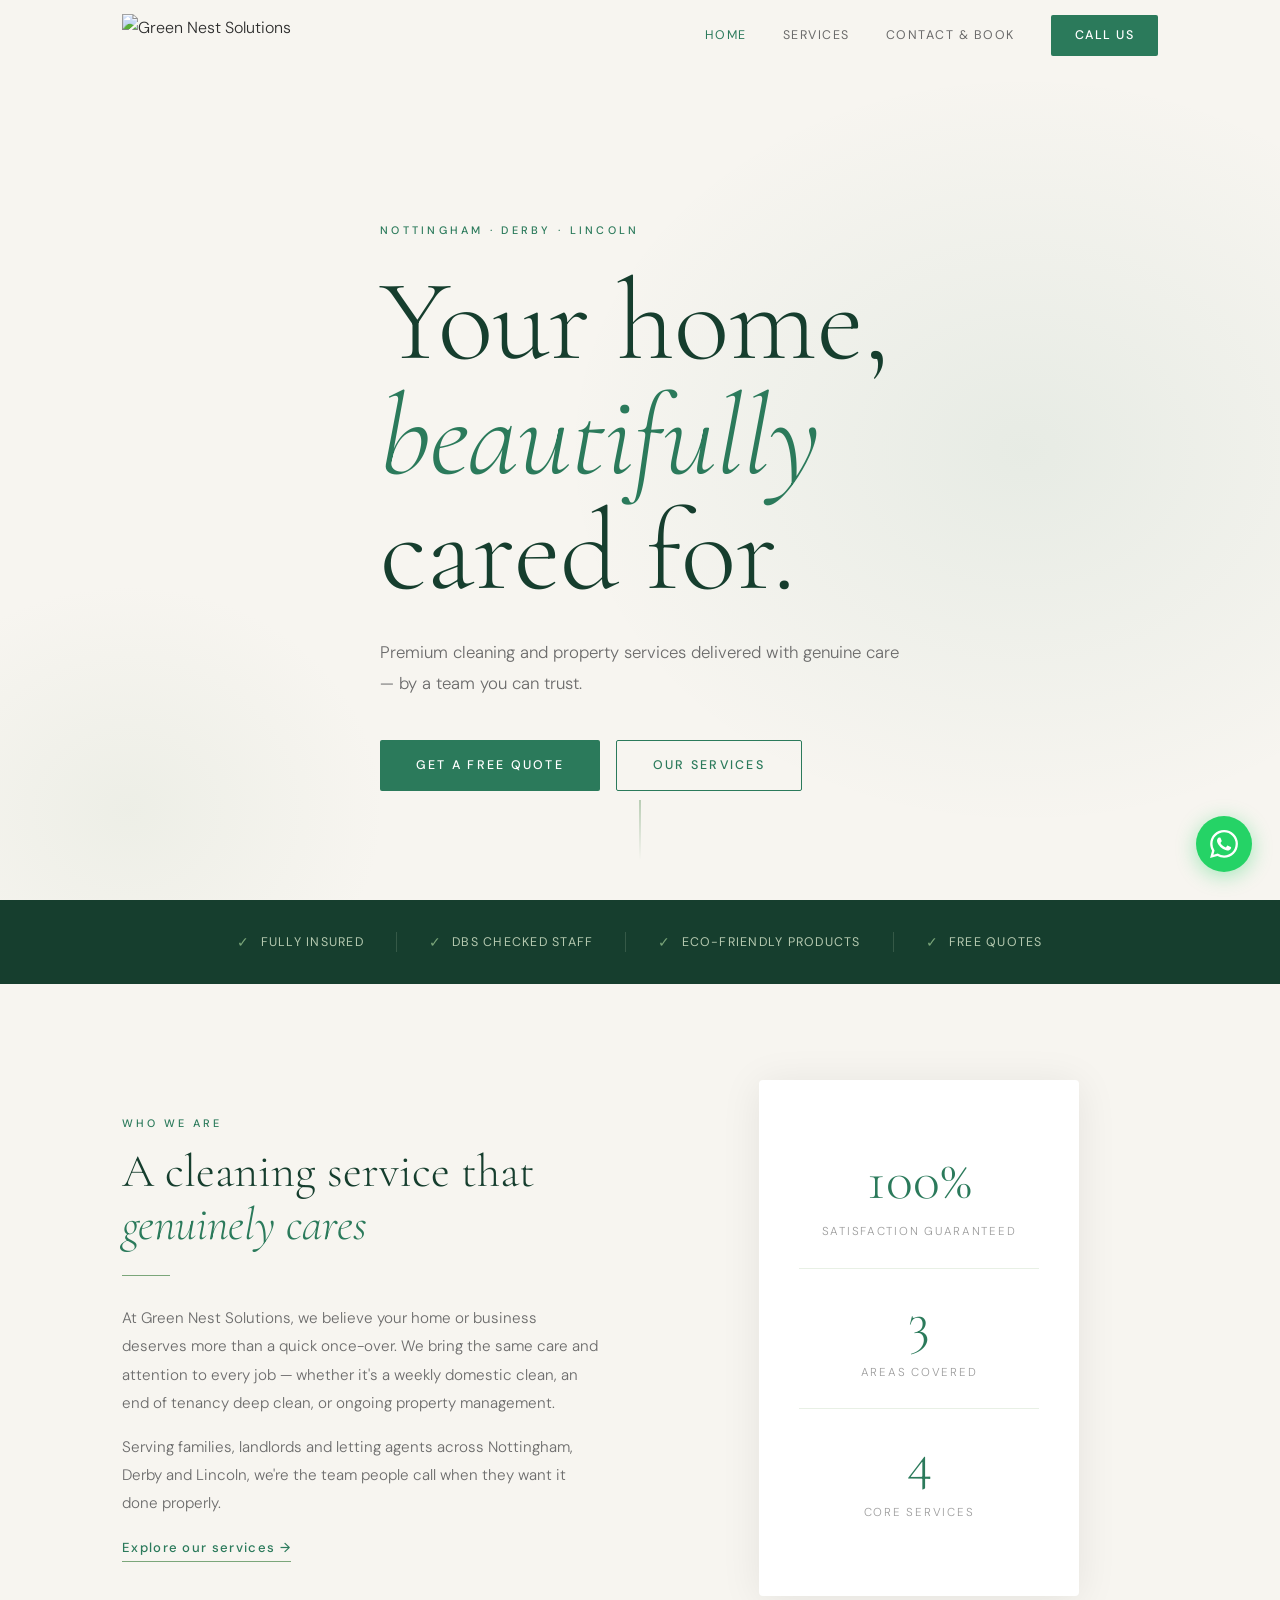
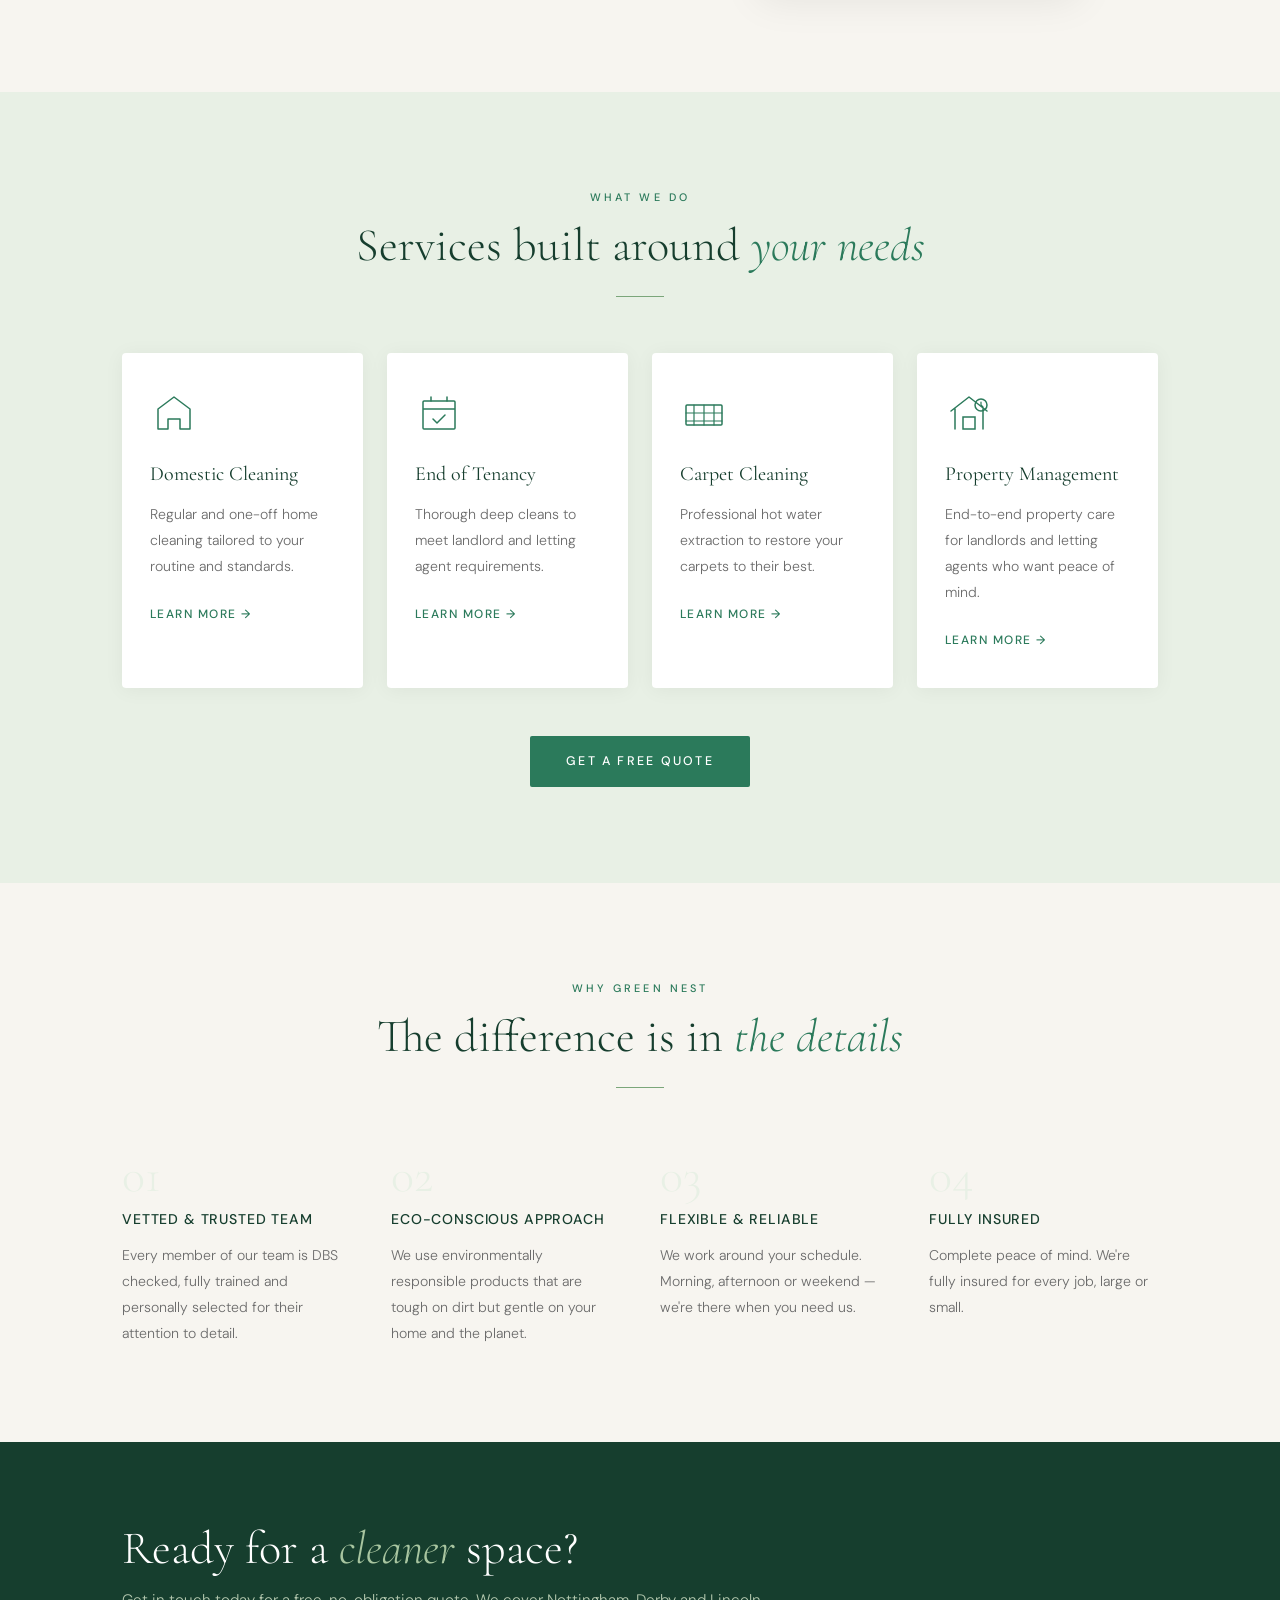
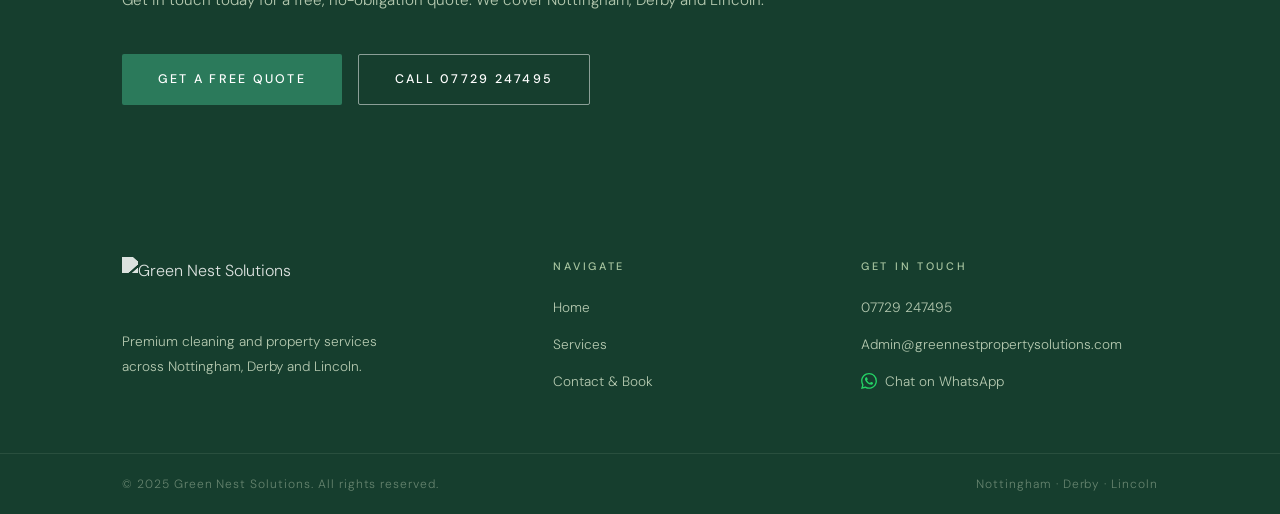
==== index.html @ 74875efe "Add files via upload" ====
<!DOCTYPE html>
<html lang="en">
<head>
  <meta charset="UTF-8" />
  <meta name="viewport" content="width=device-width, initial-scale=1.0" />
  <title>Green Nest Solutions | Domestic & Commercial Cleaning | Nottingham, Derby & Lincoln</title>
  <meta name="description" content="Premium domestic cleaning, end of tenancy cleaning, carpet cleaning and property management across Nottingham, Derby and Lincoln. Book your clean today." />
  <meta name="keywords" content="cleaning services Nottingham, domestic cleaning Derby, end of tenancy cleaning Lincoln, carpet cleaning Nottingham, property management Midlands" />
  <link rel="canonical" href="https://www.greennestpropertysolutions.com/" />
  <link rel="stylesheet" href="css/style.css" />
  <link href="https://fonts.googleapis.com/css2?family=Cormorant+Garamond:ital,wght@0,300;0,400;0,500;1,300;1,400&family=DM+Sans:wght@300;400;500&display=swap" rel="stylesheet" />
</head>
<body>

  <!-- NAV -->
  <header class="site-header" id="site-header">
    <div class="nav-inner">
      <a href="index.html" class="nav-logo">
        <img src="images/logo.png" alt="Green Nest Solutions" />
      </a>
      <button class="nav-toggle" id="nav-toggle" aria-label="Open menu">
        <span></span><span></span><span></span>
      </button>
      <nav class="nav-links" id="nav-links">
        <a href="index.html" class="active">Home</a>
        <a href="services.html">Services</a>
        <a href="contact.html">Contact & Book</a>
        <a href="tel:07729247495" class="btn-nav">Call Us</a>
      </nav>
    </div>
  </header>

  <!-- HERO -->
  <section class="hero">
    <div class="hero-bg"></div>
    <div class="hero-content">
      <span class="hero-label">Nottingham · Derby · Lincoln</span>
      <h1>Your home,<br><em>beautifully</em><br>cared for.</h1>
      <p class="hero-sub">Premium cleaning and property services delivered with genuine care — by a team you can trust.</p>
      <div class="hero-actions">
        <a href="contact.html" class="btn-primary">Get a Free Quote</a>
        <a href="services.html" class="btn-outline">Our Services</a>
      </div>
    </div>
    <div class="hero-scroll-hint">
      <span></span>
    </div>
  </section>

  <!-- TRUST BAR -->
  <section class="trust-bar">
    <div class="container">
      <div class="trust-items">
        <div class="trust-item">
          <span class="trust-icon">✓</span>
          <span>Fully Insured</span>
        </div>
        <div class="trust-divider"></div>
        <div class="trust-item">
          <span class="trust-icon">✓</span>
          <span>DBS Checked Staff</span>
        </div>
        <div class="trust-divider"></div>
        <div class="trust-item">
          <span class="trust-icon">✓</span>
          <span>Eco-Friendly Products</span>
        </div>
        <div class="trust-divider"></div>
        <div class="trust-item">
          <span class="trust-icon">✓</span>
          <span>Free Quotes</span>
        </div>
      </div>
    </div>
  </section>

  <!-- INTRO -->
  <section class="intro section-pad">
    <div class="container grid-2">
      <div class="intro-text">
        <span class="section-label">Who We Are</span>
        <h2>A cleaning service that <em>genuinely cares</em></h2>
        <div class="divider"></div>
        <p>At Green Nest Solutions, we believe your home or business deserves more than a quick once-over. We bring the same care and attention to every job — whether it's a weekly domestic clean, an end of tenancy deep clean, or ongoing property management.</p>
        <p>Serving families, landlords and letting agents across Nottingham, Derby and Lincoln, we're the team people call when they want it done properly.</p>
        <a href="services.html" class="btn-text">Explore our services →</a>
      </div>
      <div class="intro-visual">
        <div class="intro-card">
          <div class="intro-stat">
            <span class="stat-num">100%</span>
            <span class="stat-label">Satisfaction Guaranteed</span>
          </div>
          <div class="intro-rule"></div>
          <div class="intro-stat">
            <span class="stat-num">3</span>
            <span class="stat-label">Areas Covered</span>
          </div>
          <div class="intro-rule"></div>
          <div class="intro-stat">
            <span class="stat-num">4</span>
            <span class="stat-label">Core Services</span>
          </div>
        </div>
      </div>
    </div>
  </section>

  <!-- SERVICES PREVIEW -->
  <section class="services-preview section-pad bg-mist">
    <div class="container">
      <div class="section-header">
        <span class="section-label">What We Do</span>
        <h2>Services built around <em>your needs</em></h2>
        <div class="divider centered"></div>
      </div>
      <div class="services-grid">

        <a href="services.html#domestic" class="service-card">
          <div class="service-icon">
            <svg viewBox="0 0 48 48" fill="none" xmlns="http://www.w3.org/2000/svg">
              <path d="M8 20L24 8L40 20V40H30V30H18V40H8V20Z" stroke="currentColor" stroke-width="1.5" stroke-linejoin="round"/>
            </svg>
          </div>
          <h3>Domestic Cleaning</h3>
          <p>Regular and one-off home cleaning tailored to your routine and standards.</p>
          <span class="card-link">Learn more →</span>
        </a>

        <a href="services.html#eot" class="service-card">
          <div class="service-icon">
            <svg viewBox="0 0 48 48" fill="none" xmlns="http://www.w3.org/2000/svg">
              <rect x="8" y="12" width="32" height="28" rx="1" stroke="currentColor" stroke-width="1.5"/>
              <path d="M16 12V8M32 12V8" stroke="currentColor" stroke-width="1.5" stroke-linecap="round"/>
              <path d="M8 20H40" stroke="currentColor" stroke-width="1.5"/>
              <path d="M18 30L22 34L30 26" stroke="currentColor" stroke-width="1.5" stroke-linecap="round" stroke-linejoin="round"/>
            </svg>
          </div>
          <h3>End of Tenancy</h3>
          <p>Thorough deep cleans to meet landlord and letting agent requirements.</p>
          <span class="card-link">Learn more →</span>
        </a>

        <a href="services.html#carpet" class="service-card">
          <div class="service-icon">
            <svg viewBox="0 0 48 48" fill="none" xmlns="http://www.w3.org/2000/svg">
              <rect x="6" y="16" width="36" height="20" rx="1" stroke="currentColor" stroke-width="1.5"/>
              <path d="M6 24H42M6 32H42M14 16V36M24 16V36M34 16V36" stroke="currentColor" stroke-width="1.2" stroke-linecap="round"/>
            </svg>
          </div>
          <h3>Carpet Cleaning</h3>
          <p>Professional hot water extraction to restore your carpets to their best.</p>
          <span class="card-link">Learn more →</span>
        </a>

        <a href="services.html#property" class="service-card">
          <div class="service-icon">
            <svg viewBox="0 0 48 48" fill="none" xmlns="http://www.w3.org/2000/svg">
              <path d="M10 40V20M38 40V20M6 22L24 8L42 22" stroke="currentColor" stroke-width="1.5" stroke-linecap="round" stroke-linejoin="round"/>
              <rect x="18" y="28" width="12" height="12" stroke="currentColor" stroke-width="1.5"/>
              <circle cx="36" cy="16" r="6" stroke="currentColor" stroke-width="1.5"/>
              <path d="M36 13V16L38 18" stroke="currentColor" stroke-width="1.2" stroke-linecap="round"/>
            </svg>
          </div>
          <h3>Property Management</h3>
          <p>End-to-end property care for landlords and letting agents who want peace of mind.</p>
          <span class="card-link">Learn more →</span>
        </a>

      </div>
      <div class="section-cta">
        <a href="contact.html" class="btn-primary">Get a Free Quote</a>
      </div>
    </div>
  </section>

  <!-- WHY US -->
  <section class="why-us section-pad">
    <div class="container">
      <div class="section-header">
        <span class="section-label">Why Green Nest</span>
        <h2>The difference is in <em>the details</em></h2>
        <div class="divider centered"></div>
      </div>
      <div class="why-grid">
        <div class="why-item">
          <span class="why-num">01</span>
          <h4>Vetted & Trusted Team</h4>
          <p>Every member of our team is DBS checked, fully trained and personally selected for their attention to detail.</p>
        </div>
        <div class="why-item">
          <span class="why-num">02</span>
          <h4>Eco-Conscious Approach</h4>
          <p>We use environmentally responsible products that are tough on dirt but gentle on your home and the planet.</p>
        </div>
        <div class="why-item">
          <span class="why-num">03</span>
          <h4>Flexible & Reliable</h4>
          <p>We work around your schedule. Morning, afternoon or weekend — we're there when you need us.</p>
        </div>
        <div class="why-item">
          <span class="why-num">04</span>
          <h4>Fully Insured</h4>
          <p>Complete peace of mind. We're fully insured for every job, large or small.</p>
        </div>
      </div>
    </div>
  </section>

  <!-- CTA BANNER -->
  <section class="cta-banner">
    <div class="container">
      <div class="cta-inner">
        <div class="cta-text">
          <h2>Ready for a <em>cleaner</em> space?</h2>
          <p>Get in touch today for a free, no-obligation quote. We cover Nottingham, Derby and Lincoln.</p>
        </div>
        <div class="cta-actions">
          <a href="contact.html" class="btn-primary">Get a Free Quote</a>
          <a href="tel:07729247495" class="btn-outline-light">Call 07729 247495</a>
        </div>
      </div>
    </div>
  </section>

  <!-- FOOTER -->
  <footer class="site-footer">
    <div class="container footer-grid">
      <div class="footer-brand">
        <img src="images/logo.png" alt="Green Nest Solutions" class="footer-logo" />
        <p>Premium cleaning and property services across Nottingham, Derby and Lincoln.</p>
      </div>
      <div class="footer-links">
        <h5>Navigate</h5>
        <a href="index.html">Home</a>
        <a href="services.html">Services</a>
        <a href="contact.html">Contact & Book</a>
      </div>
      <div class="footer-contact">
        <h5>Get in Touch</h5>
        <a href="tel:07729247495">07729 247495</a>
        <a href="mailto:Admin@greennestpropertysolutions.com">Admin@greennestpropertysolutions.com</a>
        <a href="https://wa.me/447729247495" target="_blank" rel="noopener" class="whatsapp-link">
          <svg viewBox="0 0 24 24" fill="currentColor" xmlns="http://www.w3.org/2000/svg"><path d="M17.472 14.382c-.297-.149-1.758-.867-2.03-.967-.273-.099-.471-.148-.67.15-.197.297-.767.966-.94 1.164-.173.199-.347.223-.644.075-.297-.15-1.255-.463-2.39-1.475-.883-.788-1.48-1.761-1.653-2.059-.173-.297-.018-.458.13-.606.134-.133.298-.347.446-.52.149-.174.198-.298.298-.497.099-.198.05-.371-.025-.52-.075-.149-.669-1.612-.916-2.207-.242-.579-.487-.5-.669-.51-.173-.008-.371-.01-.57-.01-.198 0-.52.074-.792.372-.272.297-1.04 1.016-1.04 2.479 0 1.462 1.065 2.875 1.213 3.074.149.198 2.096 3.2 5.077 4.487.709.306 1.262.489 1.694.625.712.227 1.36.195 1.871.118.571-.085 1.758-.719 2.006-1.413.248-.694.248-1.289.173-1.413-.074-.124-.272-.198-.57-.347m-5.421 7.403h-.004a9.87 9.87 0 01-5.031-1.378l-.361-.214-3.741.982.998-3.648-.235-.374a9.86 9.86 0 01-1.51-5.26c.001-5.45 4.436-9.884 9.888-9.884 2.64 0 5.122 1.03 6.988 2.898a9.825 9.825 0 012.893 6.994c-.003 5.45-4.437 9.884-9.885 9.884m8.413-18.297A11.815 11.815 0 0012.05 0C5.495 0 .16 5.335.157 11.892c0 2.096.547 4.142 1.588 5.945L.057 24l6.305-1.654a11.882 11.882 0 005.683 1.448h.005c6.554 0 11.89-5.335 11.893-11.893a11.821 11.821 0 00-3.48-8.413z"/></svg>
          Chat on WhatsApp
        </a>
      </div>
    </div>
    <div class="footer-bottom">
      <div class="container">
        <span>© 2025 Green Nest Solutions. All rights reserved.</span>
        <span>Nottingham · Derby · Lincoln</span>
      </div>
    </div>
  </footer>

  <!-- FLOATING WHATSAPP BUTTON -->
  <a href="https://wa.me/447729247495" target="_blank" rel="noopener" class="whatsapp-float" aria-label="Chat on WhatsApp">
    <svg viewBox="0 0 24 24" fill="currentColor" xmlns="http://www.w3.org/2000/svg"><path d="M17.472 14.382c-.297-.149-1.758-.867-2.03-.967-.273-.099-.471-.148-.67.15-.197.297-.767.966-.94 1.164-.173.199-.347.223-.644.075-.297-.15-1.255-.463-2.39-1.475-.883-.788-1.48-1.761-1.653-2.059-.173-.297-.018-.458.13-.606.134-.133.298-.347.446-.52.149-.174.198-.298.298-.497.099-.198.05-.371-.025-.52-.075-.149-.669-1.612-.916-2.207-.242-.579-.487-.5-.669-.51-.173-.008-.371-.01-.57-.01-.198 0-.52.074-.792.372-.272.297-1.04 1.016-1.04 2.479 0 1.462 1.065 2.875 1.213 3.074.149.198 2.096 3.2 5.077 4.487.709.306 1.262.489 1.694.625.712.227 1.36.195 1.871.118.571-.085 1.758-.719 2.006-1.413.248-.694.248-1.289.173-1.413-.074-.124-.272-.198-.57-.347m-5.421 7.403h-.004a9.87 9.87 0 01-5.031-1.378l-.361-.214-3.741.982.998-3.648-.235-.374a9.86 9.86 0 01-1.51-5.26c.001-5.45 4.436-9.884 9.888-9.884 2.64 0 5.122 1.03 6.988 2.898a9.825 9.825 0 012.893 6.994c-.003 5.45-4.437 9.884-9.885 9.884m8.413-18.297A11.815 11.815 0 0012.05 0C5.495 0 .16 5.335.157 11.892c0 2.096.547 4.142 1.588 5.945L.057 24l6.305-1.654a11.882 11.882 0 005.683 1.448h.005c6.554 0 11.89-5.335 11.893-11.893a11.821 11.821 0 00-3.48-8.413z"/></svg>
  </a>

  <script src="js/main.js"></script>
</body>
</html>
---- css/style.css ----
/* =============================================
   GREEN NEST SOLUTIONS — STYLESHEET
   Fonts: Cormorant Garamond + DM Sans
   ============================================= */

*, *::before, *::after { box-sizing: border-box; margin: 0; padding: 0; }

:root {
  --primary:       #2B7A5B;
  --primary-dark:  #1E5A42;
  --primary-deep:  #163E2E;
  --secondary:     #4A7C5F;
  --accent:        #7BA67A;
  --accent-soft:   #A8C5A0;
  --sage:          #B5C9B0;
  --mist:          #E8F0E5;
  --cream:         #F7F5F0;
  --white:         #FFFFFF;
  --charcoal:      #2C2C2C;
  --mid:           #6B6B6B;
  --light:         #9B9B9B;
  --font-display:  'Cormorant Garamond', Georgia, serif;
  --font-body:     'DM Sans', sans-serif;
  --nav-h:         72px;
}

html { font-size: 16px; scroll-behavior: smooth; }
body { background: var(--cream); color: var(--charcoal); font-family: var(--font-body); font-weight: 300; line-height: 1.7; -webkit-font-smoothing: antialiased; }

img { max-width: 100%; display: block; }
a { text-decoration: none; color: inherit; }
ul { list-style: none; }

/* ── UTILITIES ── */
.container { max-width: 1100px; margin: 0 auto; padding: 0 32px; }
.section-pad { padding: 96px 0; }
.bg-mist { background: var(--mist); }
.bg-cream { background: var(--cream); }
.bg-primary-deep { background: var(--primary-deep); }
.bg-primary-dark { background: var(--primary-dark); }
.bg-secondary { background: var(--secondary); }
.bg-accent { background: var(--accent); }

.section-label {
  display: block;
  font-size: 0.68rem;
  letter-spacing: 0.28em;
  text-transform: uppercase;
  color: var(--primary);
  margin-bottom: 12px;
  font-weight: 500;
}
h2 {
  font-family: var(--font-display);
  font-size: clamp(1.9rem, 4vw, 2.9rem);
  font-weight: 300;
  line-height: 1.15;
  color: var(--primary-deep);
  margin-bottom: 24px;
}
h2 em { font-style: italic; color: var(--primary); }
h3 { font-family: var(--font-display); font-size: 1.4rem; font-weight: 400; color: var(--primary-deep); margin-bottom: 10px; }
h4 { font-family: var(--font-body); font-size: 0.9rem; font-weight: 500; letter-spacing: 0.06em; text-transform: uppercase; color: var(--primary-deep); margin-bottom: 10px; }
p { color: var(--mid); font-size: 0.95rem; line-height: 1.85; margin-bottom: 16px; }
p:last-child { margin-bottom: 0; }

.divider { width: 48px; height: 1px; background: var(--accent); margin-bottom: 28px; }
.divider.centered { margin-left: auto; margin-right: auto; }

/* ── GRID LAYOUTS ── */
.grid-2 { display: grid; grid-template-columns: 1fr 1fr; gap: 80px; align-items: center; }
.grid-2-alt { display: grid; grid-template-columns: 1fr 1.4fr; gap: 0; align-items: stretch; }
.grid-2-alt.reverse { grid-template-columns: 1.4fr 1fr; }
.grid-2-alt.reverse .service-detail-visual { order: 2; }
.grid-2-alt.reverse .service-detail-content { order: 1; }

/* ── BUTTONS ── */
.btn-primary {
  display: inline-block;
  background: var(--primary);
  color: var(--white);
  font-family: var(--font-body);
  font-size: 0.78rem;
  font-weight: 500;
  letter-spacing: 0.18em;
  text-transform: uppercase;
  padding: 15px 36px;
  border: none;
  border-radius: 2px;
  cursor: pointer;
  transition: background 0.2s ease;
}
.btn-primary:hover { background: var(--primary-dark); }
.btn-primary.btn-full { width: 100%; text-align: center; }

.btn-outline {
  display: inline-block;
  background: transparent;
  color: var(--primary);
  font-family: var(--font-body);
  font-size: 0.78rem;
  font-weight: 500;
  letter-spacing: 0.18em;
  text-transform: uppercase;
  padding: 14px 36px;
  border: 1px solid var(--primary);
  border-radius: 2px;
  transition: all 0.2s ease;
}
.btn-outline:hover { background: var(--primary); color: var(--white); }

.btn-outline-light {
  display: inline-block;
  background: transparent;
  color: var(--white);
  font-family: var(--font-body);
  font-size: 0.78rem;
  font-weight: 500;
  letter-spacing: 0.18em;
  text-transform: uppercase;
  padding: 14px 36px;
  border: 1px solid rgba(255,255,255,0.5);
  border-radius: 2px;
  transition: all 0.2s ease;
}
.btn-outline-light:hover { background: rgba(255,255,255,0.15); border-color: white; }

.btn-text {
  display: inline-block;
  color: var(--primary);
  font-size: 0.82rem;
  font-weight: 500;
  letter-spacing: 0.1em;
  border-bottom: 1px solid var(--accent);
  padding-bottom: 2px;
  transition: color 0.2s;
}
.btn-text:hover { color: var(--primary-dark); }

/* ── NAVIGATION ── */
.site-header {
  position: fixed;
  top: 0; left: 0; right: 0;
  z-index: 100;
  height: var(--nav-h);
  background: rgba(247,245,240,0.95);
  backdrop-filter: blur(12px);
  border-bottom: 1px solid transparent;
  transition: border-color 0.3s, box-shadow 0.3s;
}
.site-header.scrolled {
  border-bottom-color: var(--mist);
  box-shadow: 0 2px 24px rgba(0,0,0,0.06);
}
.nav-inner {
  max-width: 1100px;
  margin: 0 auto;
  padding: 0 32px;
  height: 100%;
  display: flex;
  align-items: center;
  justify-content: space-between;
}
.nav-logo img { height: 44px; width: auto; }

.nav-links {
  display: flex;
  align-items: center;
  gap: 36px;
}
.nav-links a {
  font-size: 0.78rem;
  font-weight: 400;
  letter-spacing: 0.12em;
  text-transform: uppercase;
  color: var(--mid);
  transition: color 0.2s;
}
.nav-links a:hover, .nav-links a.active { color: var(--primary); }
.nav-links .btn-nav {
  background: var(--primary);
  color: var(--white) !important;
  padding: 10px 24px;
  border-radius: 2px;
  font-weight: 500;
}
.nav-links .btn-nav:hover { background: var(--primary-dark); }

.nav-toggle {
  display: none;
  flex-direction: column;
  gap: 5px;
  background: none;
  border: none;
  cursor: pointer;
  padding: 4px;
}
.nav-toggle span {
  display: block;
  width: 24px;
  height: 1.5px;
  background: var(--charcoal);
  transition: all 0.3s;
}

/* ── HERO ── */
.hero {
  min-height: 100vh;
  display: flex;
  align-items: center;
  position: relative;
  overflow: hidden;
  padding-top: var(--nav-h);
}
.hero-bg {
  position: absolute;
  inset: 0;
  background:
    radial-gradient(ellipse 60% 70% at 80% 50%, rgba(43,122,91,0.08) 0%, transparent 60%),
    radial-gradient(ellipse 40% 50% at 10% 90%, rgba(181,201,176,0.15) 0%, transparent 50%);
}
.hero-content {
  position: relative;
  z-index: 1;
  max-width: 1100px;
  margin: 0 auto;
  padding: 0 32px;
  padding-top: 40px;
}
.hero-label {
  display: block;
  font-size: 0.68rem;
  letter-spacing: 0.3em;
  text-transform: uppercase;
  color: var(--primary);
  margin-bottom: 24px;
  font-weight: 500;
  opacity: 0;
  animation: fadeUp 0.8s ease forwards 0.2s;
}
.hero h1 {
  font-family: var(--font-display);
  font-size: clamp(3.5rem, 9vw, 7.5rem);
  font-weight: 300;
  line-height: 1.0;
  color: var(--primary-deep);
  margin-bottom: 28px;
  opacity: 0;
  animation: fadeUp 0.9s ease forwards 0.4s;
}
.hero h1 em { font-style: italic; color: var(--primary); }
.hero-sub {
  max-width: 520px;
  font-size: 1.05rem;
  color: var(--mid);
  margin-bottom: 40px;
  opacity: 0;
  animation: fadeUp 0.9s ease forwards 0.6s;
}
.hero-actions {
  display: flex;
  gap: 16px;
  flex-wrap: wrap;
  opacity: 0;
  animation: fadeUp 0.9s ease forwards 0.8s;
}
.hero-scroll-hint {
  position: absolute;
  bottom: 40px;
  left: 50%;
  transform: translateX(-50%);
}
.hero-scroll-hint span {
  display: block;
  width: 1px;
  height: 60px;
  background: linear-gradient(to bottom, var(--accent), transparent);
  margin: 0 auto;
  animation: scrollPulse 2s ease infinite;
}
@keyframes scrollPulse {
  0%, 100% { opacity: 0.4; transform: scaleY(1); }
  50% { opacity: 1; transform: scaleY(1.1); }
}
@keyframes fadeUp {
  from { opacity: 0; transform: translateY(24px); }
  to   { opacity: 1; transform: translateY(0); }
}

/* ── TRUST BAR ── */
.trust-bar {
  background: var(--primary-deep);
  padding: 20px 0;
}
.trust-items {
  display: flex;
  align-items: center;
  justify-content: center;
  flex-wrap: wrap;
  gap: 0;
}
.trust-item {
  display: flex;
  align-items: center;
  gap: 10px;
  padding: 10px 32px;
  color: var(--sage);
  font-size: 0.78rem;
  font-weight: 400;
  letter-spacing: 0.1em;
  text-transform: uppercase;
}
.trust-icon { color: var(--accent); font-size: 0.9rem; }
.trust-divider { width: 1px; height: 20px; background: rgba(181,201,176,0.2); }

/* ── INTRO ── */
.intro-visual { display: flex; justify-content: center; }
.intro-card {
  background: var(--white);
  border-radius: 4px;
  padding: 48px 40px;
  box-shadow: 0 4px 40px rgba(0,0,0,0.08);
  width: 100%;
  max-width: 320px;
}
.intro-stat { text-align: center; padding: 24px 0; }
.stat-num {
  display: block;
  font-family: var(--font-display);
  font-size: 3.5rem;
  font-weight: 300;
  color: var(--primary);
  line-height: 1;
  margin-bottom: 8px;
}
.stat-label {
  font-size: 0.72rem;
  letter-spacing: 0.15em;
  text-transform: uppercase;
  color: var(--light);
}
.intro-rule { width: 100%; height: 1px; background: var(--mist); }

/* ── SERVICES GRID ── */
.section-header { text-align: center; margin-bottom: 56px; }
.services-grid {
  display: grid;
  grid-template-columns: repeat(auto-fit, minmax(220px, 1fr));
  gap: 24px;
}
.service-card {
  background: var(--white);
  border-radius: 4px;
  padding: 36px 28px;
  box-shadow: 0 2px 20px rgba(0,0,0,0.05);
  transition: transform 0.25s ease, box-shadow 0.25s ease;
  display: block;
}
.service-card:hover { transform: translateY(-4px); box-shadow: 0 8px 32px rgba(0,0,0,0.1); }
.service-icon {
  width: 48px;
  height: 48px;
  color: var(--primary);
  margin-bottom: 20px;
}
.service-icon svg { width: 100%; height: 100%; }
.service-card h3 { font-size: 1.25rem; margin-bottom: 10px; }
.service-card p { font-size: 0.88rem; margin-bottom: 20px; }
.card-link { font-size: 0.75rem; letter-spacing: 0.12em; text-transform: uppercase; color: var(--primary); font-weight: 500; }
.section-cta { text-align: center; margin-top: 48px; }

/* ── WHY US ── */
.why-grid {
  display: grid;
  grid-template-columns: repeat(auto-fit, minmax(220px, 1fr));
  gap: 40px;
  margin-top: 16px;
}
.why-item { position: relative; padding-top: 8px; }
.why-num {
  display: block;
  font-family: var(--font-display);
  font-size: 3rem;
  font-weight: 300;
  color: var(--mist);
  line-height: 1;
  margin-bottom: 8px;
}
.why-item h4 { font-size: 0.88rem; margin-bottom: 10px; }
.why-item p { font-size: 0.88rem; }

/* ── CTA BANNER ── */
.cta-banner { background: var(--primary-deep); padding: 80px 0; }
.cta-inner {
  display: flex;
  align-items: center;
  justify-content: space-between;
  gap: 40px;
  flex-wrap: wrap;
}
.cta-text h2 { color: var(--white); margin-bottom: 10px; }
.cta-text h2 em { color: var(--accent-soft); }
.cta-text p { color: var(--sage); margin-bottom: 0; }
.cta-actions { display: flex; gap: 16px; flex-wrap: wrap; flex-shrink: 0; }

/* ── PAGE HERO ── */
.page-hero {
  background: var(--primary-deep);
  padding: calc(var(--nav-h) + 80px) 0 80px;
  text-align: center;
}
.page-hero-inner { max-width: 600px; margin: 0 auto; padding: 0 32px; }
.page-hero .section-label { color: var(--sage); }
.page-hero h1 {
  font-family: var(--font-display);
  font-size: clamp(2.5rem, 6vw, 4.5rem);
  font-weight: 300;
  color: var(--white);
  line-height: 1.1;
  margin-bottom: 16px;
}
.page-hero h1 em { font-style: italic; color: var(--accent-soft); }
.page-hero p { color: var(--sage); font-size: 1rem; margin-bottom: 0; }

/* ── SERVICE DETAIL ── */
.service-detail-visual {
  display: flex;
  align-items: center;
  justify-content: center;
  position: relative;
  min-height: 380px;
  overflow: hidden;
}
.service-detail-icon { width: 100px; height: 100px; opacity: 0.85; }
.service-detail-num {
  position: absolute;
  bottom: 24px;
  right: 28px;
  font-family: var(--font-display);
  font-size: 5rem;
  font-weight: 300;
  color: rgba(255,255,255,0.08);
  line-height: 1;
  user-select: none;
}
.service-detail-content { padding: 64px 56px; }
.service-detail-content .section-label { color: var(--primary); }
.service-list {
  margin: 20px 0 32px;
  display: flex;
  flex-direction: column;
  gap: 10px;
}
.service-list li {
  font-size: 0.88rem;
  color: var(--mid);
  padding-left: 20px;
  position: relative;
}
.service-list li::before {
  content: '';
  position: absolute;
  left: 0;
  top: 9px;
  width: 6px;
  height: 6px;
  border-radius: 50%;
  background: var(--accent);
}

/* ── CONTACT ── */
.contact-grid {
  display: grid;
  grid-template-columns: 1.1fr 0.9fr;
  gap: 80px;
  align-items: start;
}
.contact-form-wrap .section-label { color: var(--primary); }
.contact-form { margin-top: 32px; display: flex; flex-direction: column; gap: 20px; }
.form-row { display: grid; grid-template-columns: 1fr 1fr; gap: 16px; }
.form-group { display: flex; flex-direction: column; gap: 8px; }
.form-group label {
  font-size: 0.72rem;
  font-weight: 500;
  letter-spacing: 0.12em;
  text-transform: uppercase;
  color: var(--charcoal);
}
.form-group input,
.form-group select,
.form-group textarea {
  width: 100%;
  background: var(--white);
  border: 1px solid var(--mist);
  border-radius: 2px;
  padding: 13px 16px;
  font-family: var(--font-body);
  font-size: 0.9rem;
  font-weight: 300;
  color: var(--charcoal);
  transition: border-color 0.2s;
  outline: none;
  appearance: none;
}
.form-group input:focus,
.form-group select:focus,
.form-group textarea:focus { border-color: var(--primary); }
.form-group textarea { resize: vertical; min-height: 110px; }
.form-note { font-size: 0.75rem; color: var(--light); text-align: center; margin-top: 8px; }

.form-success {
  display: none;
  text-align: center;
  padding: 48px 32px;
  background: var(--white);
  border-radius: 4px;
  border: 1px solid var(--mist);
  margin-top: 32px;
}
.form-success.visible { display: block; }
.success-icon {
  width: 56px;
  height: 56px;
  background: var(--primary);
  color: white;
  border-radius: 50%;
  display: flex;
  align-items: center;
  justify-content: center;
  font-size: 1.4rem;
  margin: 0 auto 20px;
}
.form-success h3 { font-family: var(--font-display); font-size: 1.6rem; color: var(--primary-deep); margin-bottom: 10px; }

.contact-methods { display: flex; flex-direction: column; gap: 16px; margin-top: 32px; margin-bottom: 40px; }
.contact-method {
  display: flex;
  align-items: center;
  gap: 20px;
  background: var(--white);
  border-radius: 4px;
  padding: 20px 24px;
  box-shadow: 0 2px 16px rgba(0,0,0,0.05);
  transition: transform 0.2s, box-shadow 0.2s;
}
.contact-method:hover { transform: translateX(4px); box-shadow: 0 4px 24px rgba(0,0,0,0.09); }
.method-icon {
  width: 44px;
  height: 44px;
  background: var(--mist);
  border-radius: 50%;
  display: flex;
  align-items: center;
  justify-content: center;
  flex-shrink: 0;
  color: var(--primary);
}
.method-icon svg { width: 20px; height: 20px; }
.method-text { display: flex; flex-direction: column; gap: 2px; }
.method-label { font-size: 0.65rem; letter-spacing: 0.2em; text-transform: uppercase; color: var(--light); }
.method-value { font-size: 0.9rem; color: var(--charcoal); font-weight: 400; }
.whatsapp-method .method-icon { background: #dcf8c6; color: #25D366; }

.contact-areas h4 { margin-bottom: 16px; }
.areas-grid { display: flex; flex-wrap: wrap; gap: 8px; margin-bottom: 16px; }
.area-tag {
  background: var(--white);
  border: 1px solid var(--mist);
  border-radius: 2px;
  padding: 6px 14px;
  font-size: 0.78rem;
  color: var(--mid);
  letter-spacing: 0.05em;
}
.areas-note { font-size: 0.82rem; color: var(--light); font-style: italic; }

/* ── FOOTER ── */
.site-footer { background: var(--primary-deep); padding: 72px 0 0; }
.footer-grid {
  display: grid;
  grid-template-columns: 1.5fr 1fr 1.2fr;
  gap: 60px;
  padding-bottom: 60px;
}
.footer-logo { height: 52px; width: auto; margin-bottom: 20px; filter: brightness(0) invert(1); opacity: 0.85; }
.footer-brand p { color: var(--sage); font-size: 0.85rem; max-width: 280px; }

.footer-links, .footer-contact { display: flex; flex-direction: column; gap: 14px; }
.footer-links h5, .footer-contact h5 {
  font-size: 0.68rem;
  letter-spacing: 0.25em;
  text-transform: uppercase;
  color: var(--accent-soft);
  margin-bottom: 6px;
  font-weight: 500;
}
.footer-links a, .footer-contact a {
  font-size: 0.85rem;
  color: var(--sage);
  transition: color 0.2s;
  font-weight: 300;
}
.footer-links a:hover, .footer-contact a:hover { color: var(--white); }
.whatsapp-link { display: flex; align-items: center; gap: 8px; }
.whatsapp-link svg { width: 16px; height: 16px; fill: #25D366; }

.footer-bottom {
  border-top: 1px solid rgba(181,201,176,0.12);
  padding: 20px 0;
}
.footer-bottom .container {
  display: flex;
  justify-content: space-between;
  align-items: center;
  flex-wrap: wrap;
  gap: 8px;
}
.footer-bottom span { font-size: 0.75rem; color: rgba(181,201,176,0.5); letter-spacing: 0.08em; }

/* ── WHATSAPP FLOAT ── */
.whatsapp-float {
  position: fixed;
  bottom: 28px;
  right: 28px;
  width: 56px;
  height: 56px;
  background: #25D366;
  border-radius: 50%;
  display: flex;
  align-items: center;
  justify-content: center;
  box-shadow: 0 4px 20px rgba(37,211,102,0.4);
  z-index: 99;
  transition: transform 0.2s, box-shadow 0.2s;
}
.whatsapp-float:hover { transform: scale(1.08); box-shadow: 0 6px 28px rgba(37,211,102,0.5); }
.whatsapp-float svg { width: 28px; height: 28px; fill: white; }

/* ── RESPONSIVE ── */
@media (max-width: 900px) {
  .grid-2 { grid-template-columns: 1fr; gap: 48px; }
  .grid-2-alt,
  .grid-2-alt.reverse { grid-template-columns: 1fr; }
  .grid-2-alt.reverse .service-detail-visual { order: 0; }
  .grid-2-alt.reverse .service-detail-content { order: 0; }
  .service-detail-visual { min-height: 220px; }
  .service-detail-content { padding: 40px 32px; }
  .contact-grid { grid-template-columns: 1fr; gap: 56px; }
  .footer-grid { grid-template-columns: 1fr 1fr; gap: 40px; }
  .cta-inner { flex-direction: column; text-align: center; }
  .cta-actions { justify-content: center; }
}

@media (max-width: 640px) {
  .container { padding: 0 20px; }
  .section-pad { padding: 64px 0; }
  .nav-links { display: none; flex-direction: column; gap: 0; position: absolute; top: var(--nav-h); left: 0; right: 0; background: var(--cream); border-bottom: 1px solid var(--mist); padding: 16px 0; }
  .nav-links.open { display: flex; }
  .nav-links a { padding: 14px 24px; font-size: 0.85rem; }
  .nav-links .btn-nav { margin: 12px 24px 4px; padding: 12px 24px; text-align: center; }
  .nav-toggle { display: flex; }
  .hero h1 { font-size: clamp(2.8rem, 12vw, 5rem); }
  .trust-items { flex-direction: column; gap: 4px; }
  .trust-divider { display: none; }
  .trust-item { padding: 6px 20px; }
  .form-row { grid-template-columns: 1fr; }
  .footer-grid { grid-template-columns: 1fr; gap: 32px; }
  .hero-actions { flex-direction: column; }
  .hero-actions .btn-primary, .hero-actions .btn-outline { text-align: center; }
}
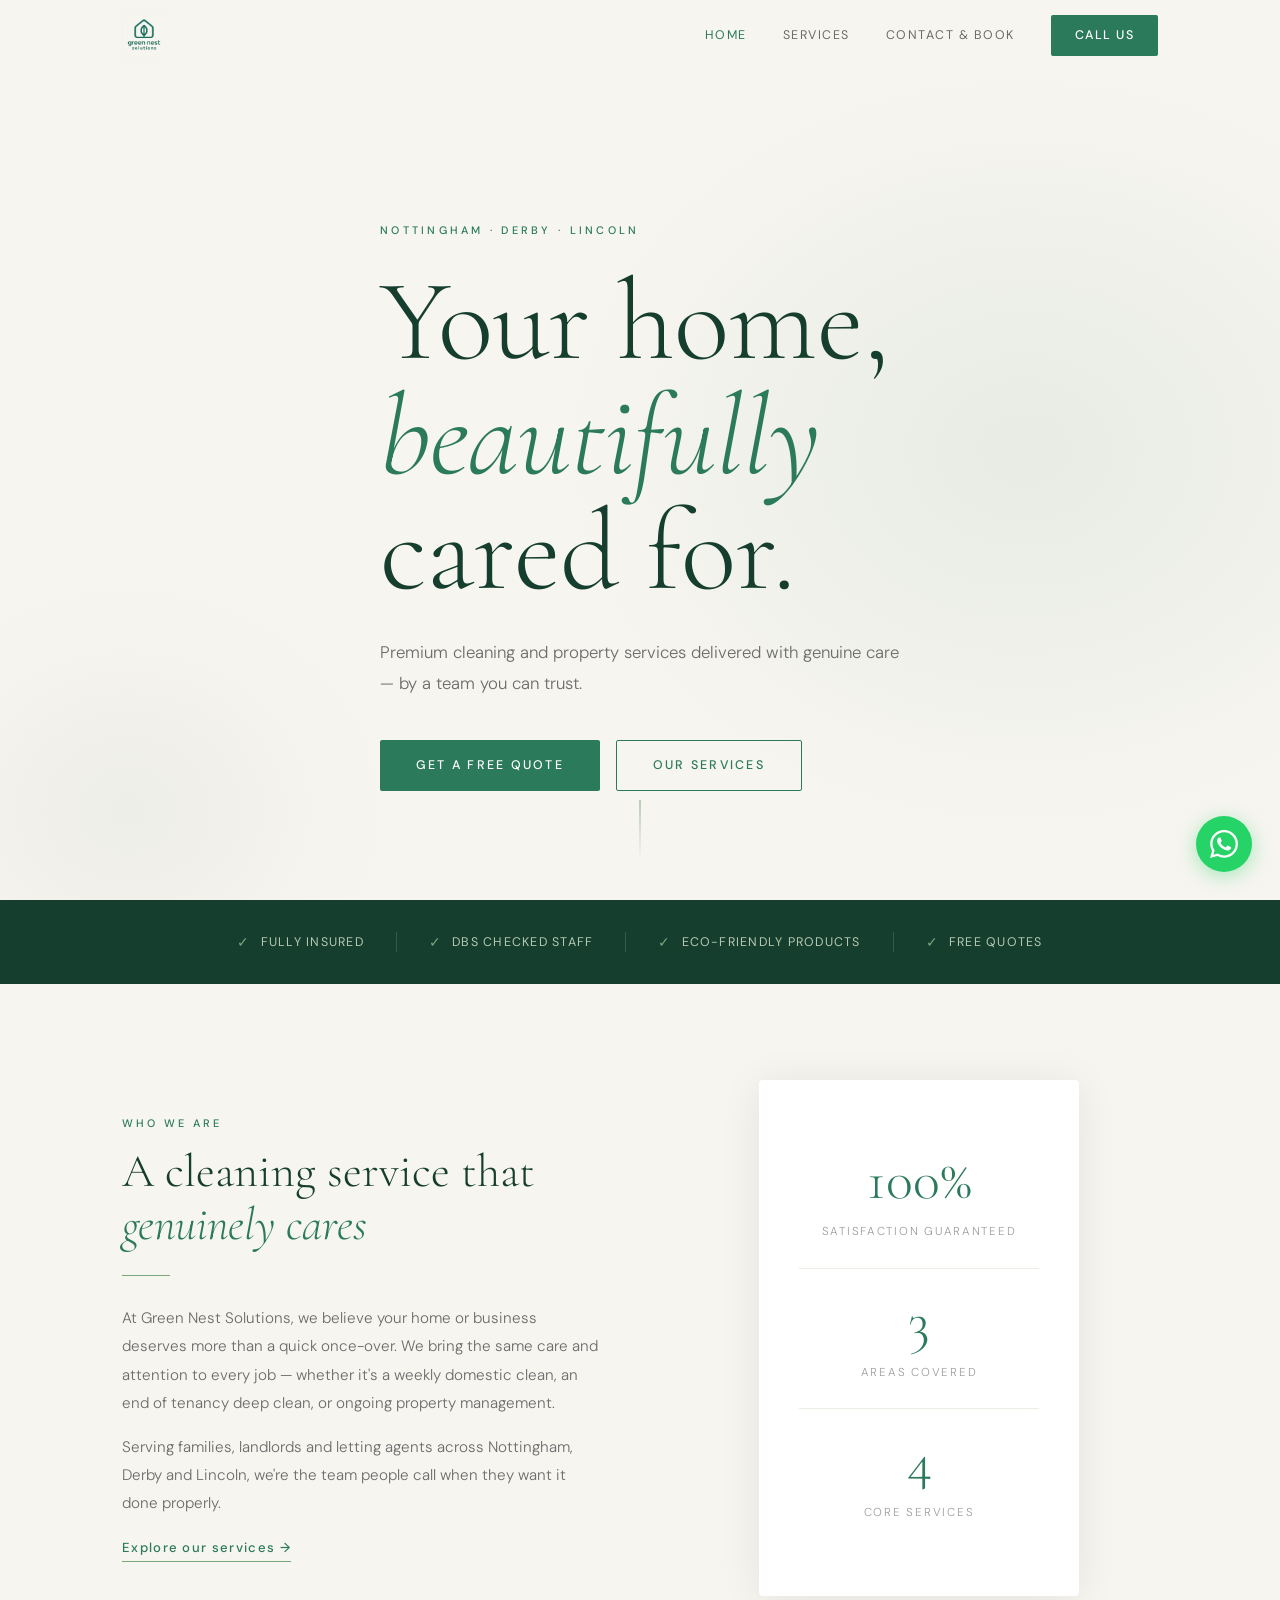
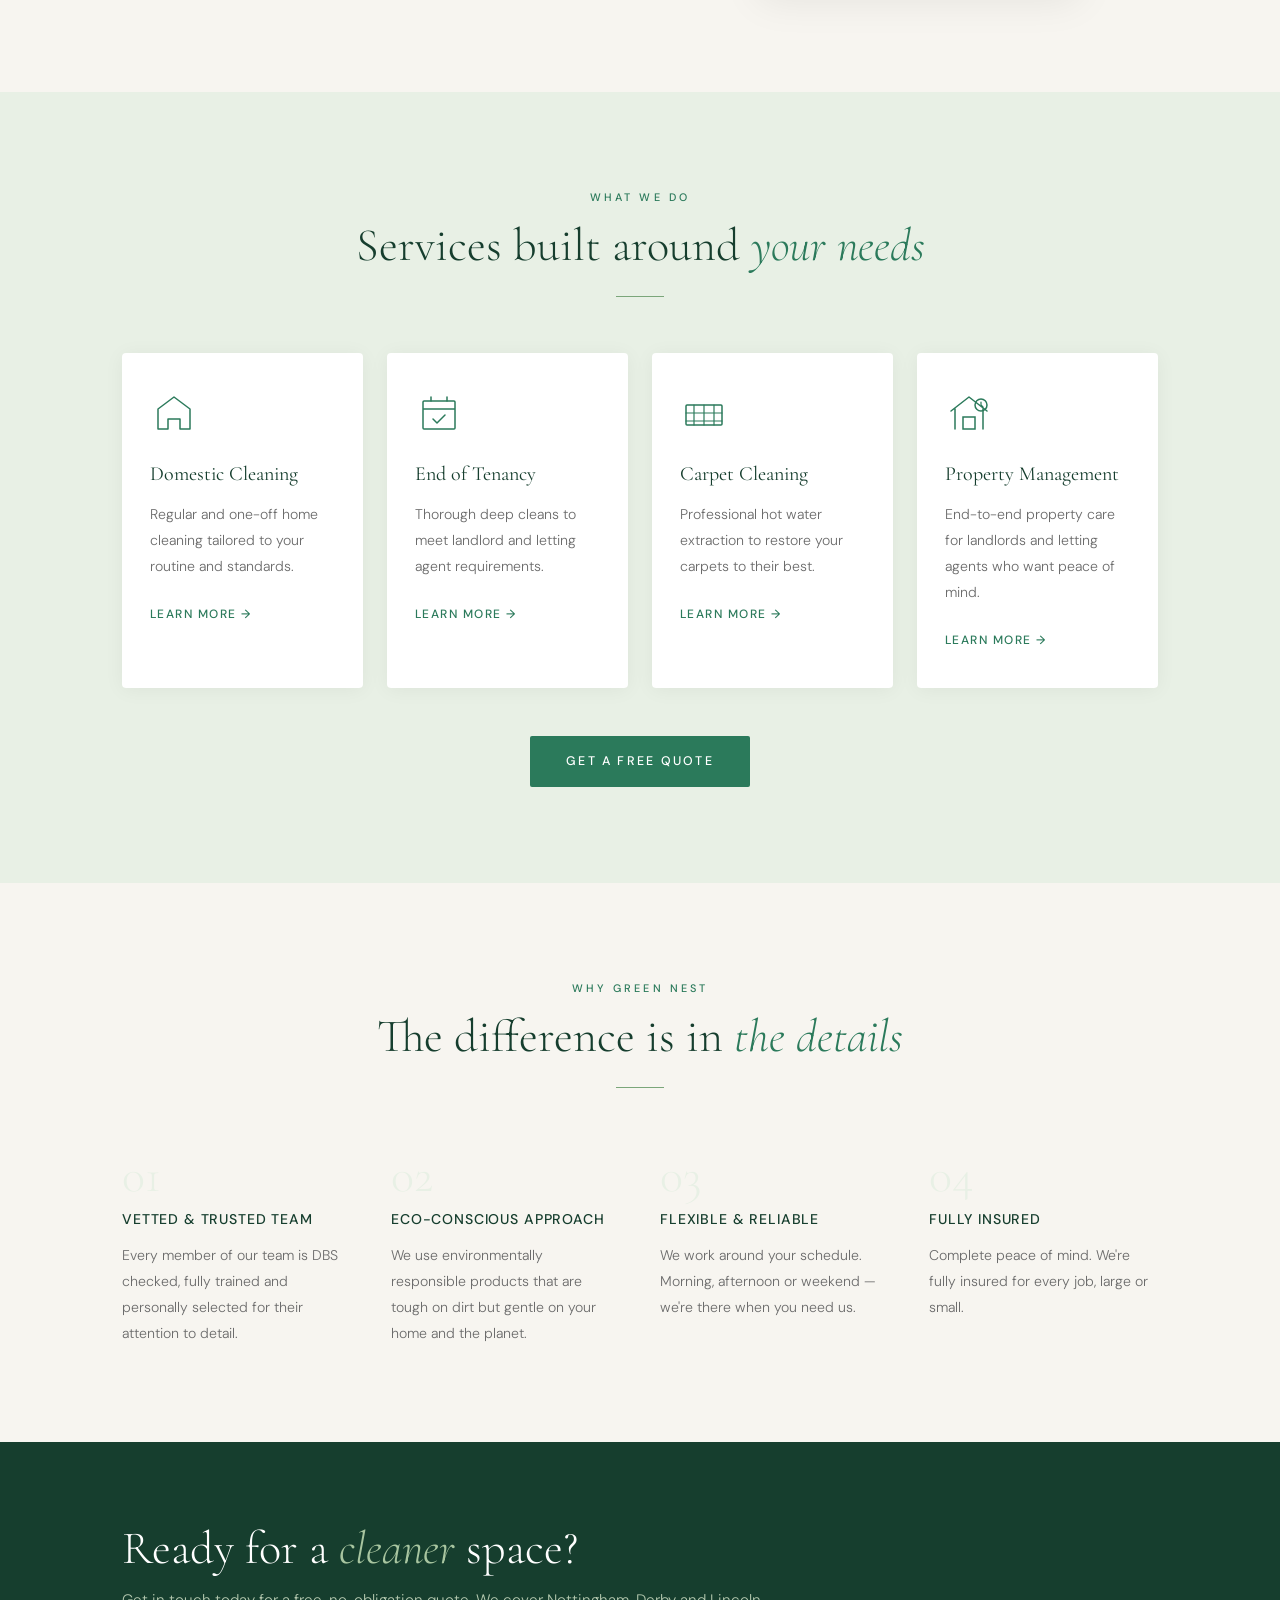
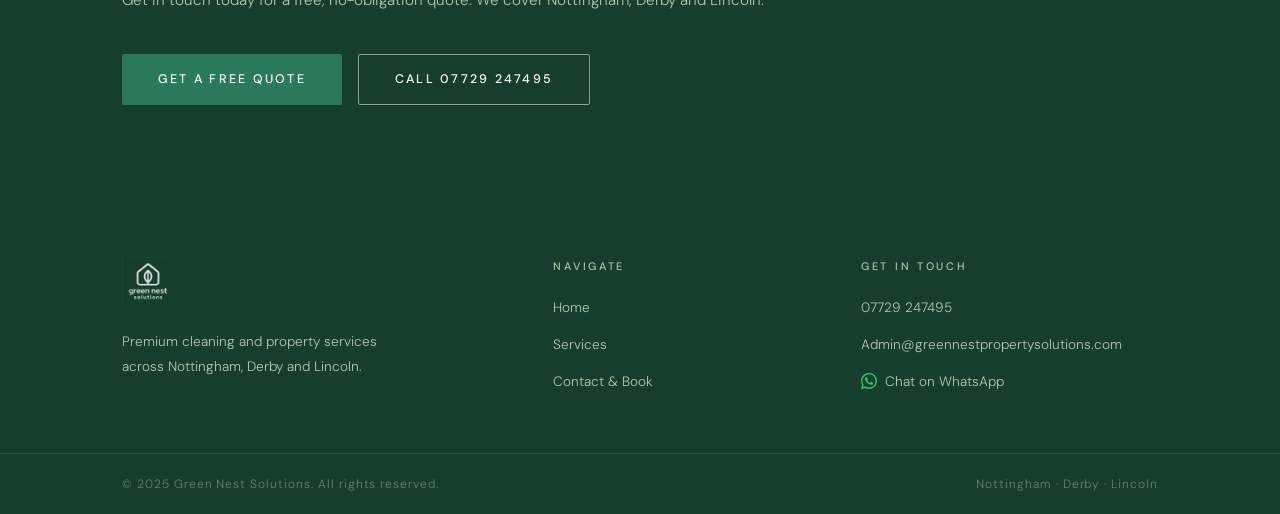
==== commit 216d8805: "Update index.html" ====
--- a/index.html
+++ b/index.html
@@ -16,7 +16,7 @@
   <header class="site-header" id="site-header">
     <div class="nav-inner">
       <a href="index.html" class="nav-logo">
-        <img src="images/logo.png" alt="Green Nest Solutions" />
+        <img src="logo.png" alt="Green Nest Solutions" />
       </a>
       <button class="nav-toggle" id="nav-toggle" aria-label="Open menu">
         <span></span><span></span><span></span>
@@ -227,7 +227,7 @@
   <footer class="site-footer">
     <div class="container footer-grid">
       <div class="footer-brand">
-        <img src="images/logo.png" alt="Green Nest Solutions" class="footer-logo" />
+        <img src="logo.png" alt="Green Nest Solutions" class="footer-logo" />
         <p>Premium cleaning and property services across Nottingham, Derby and Lincoln.</p>
       </div>
       <div class="footer-links">
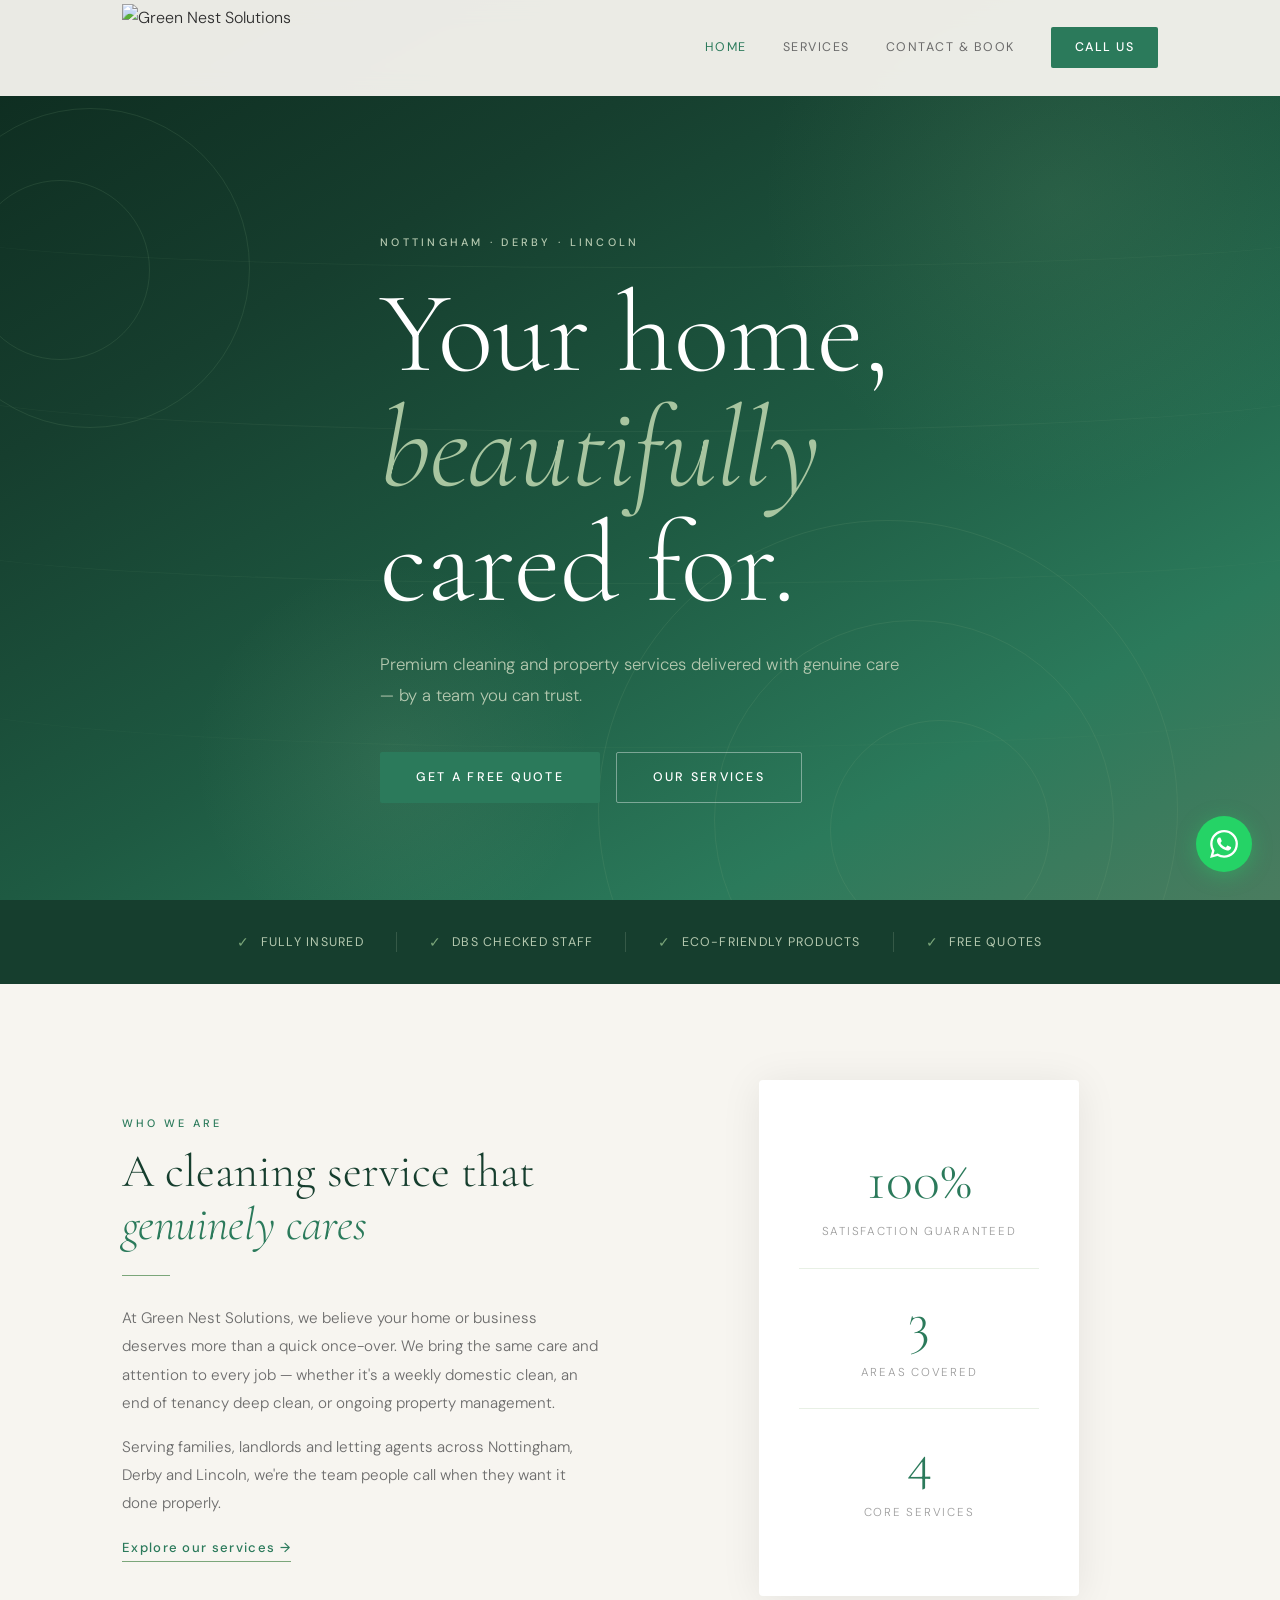
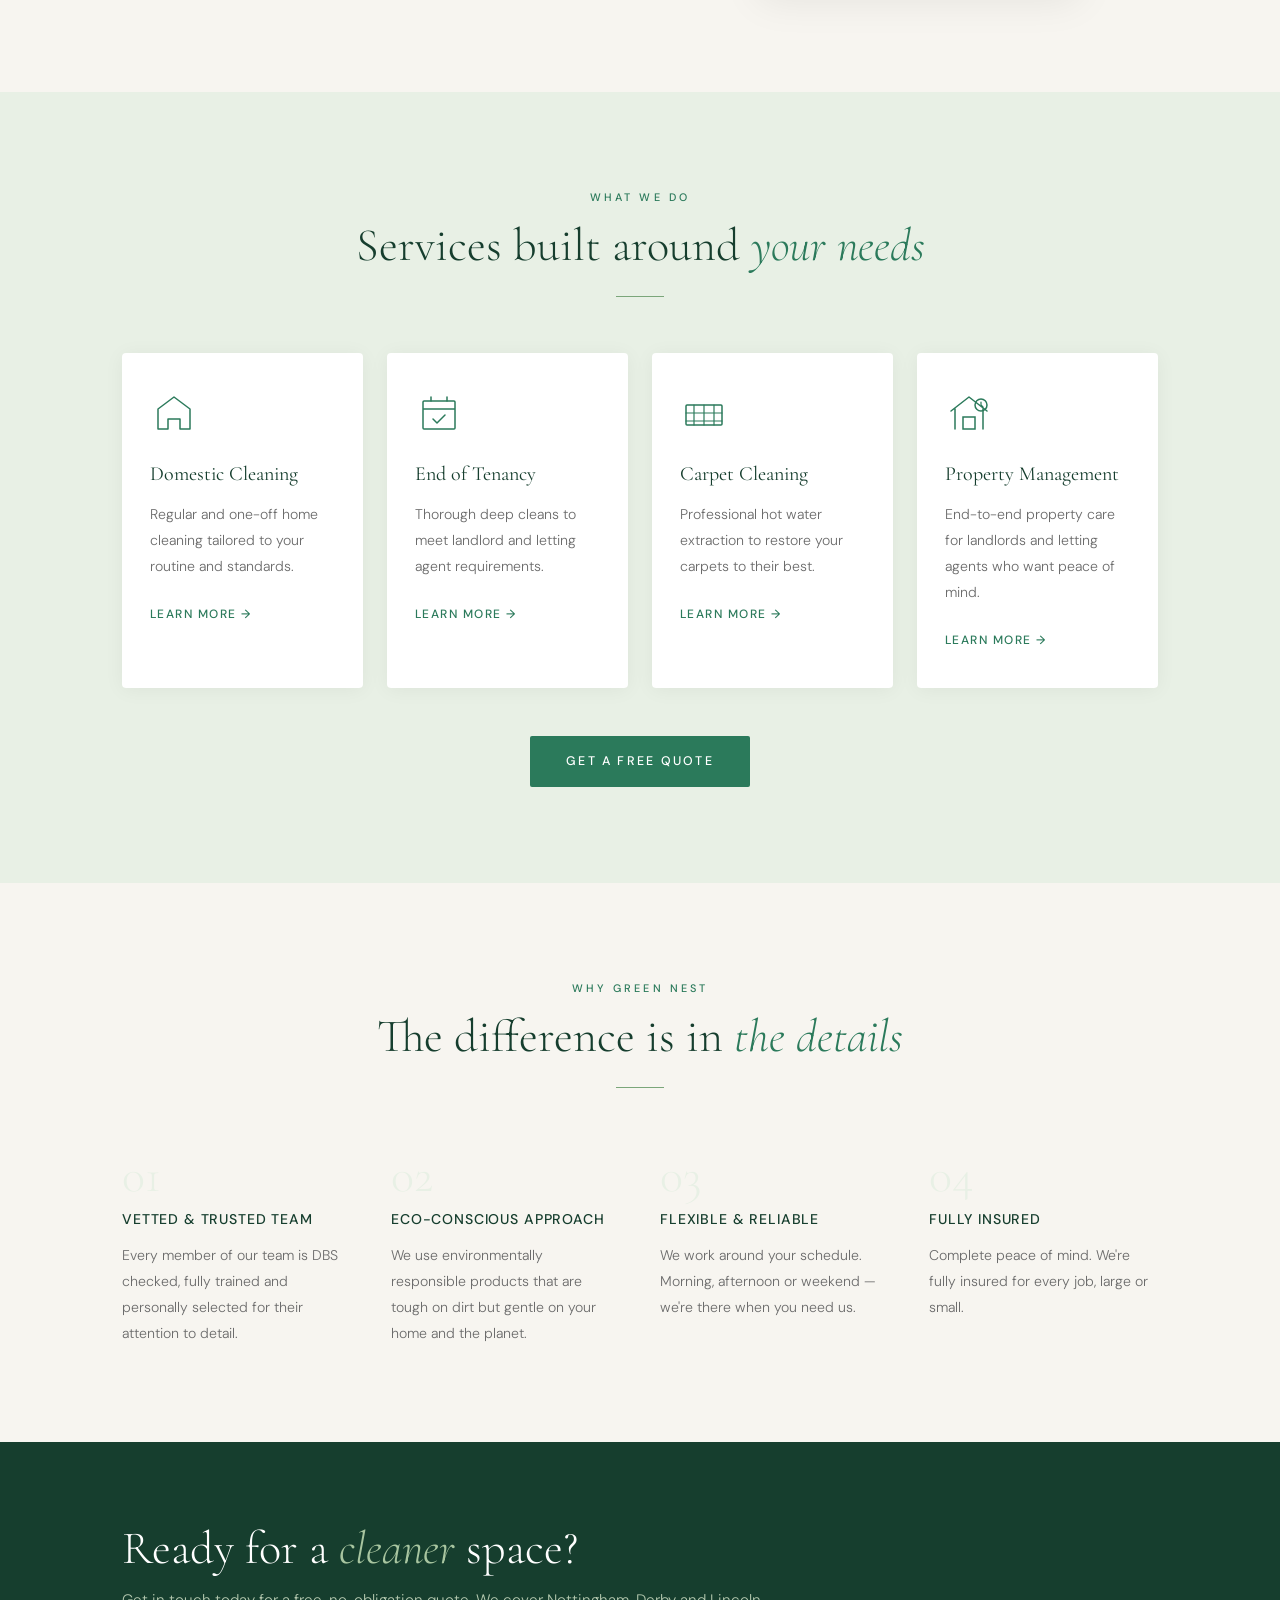
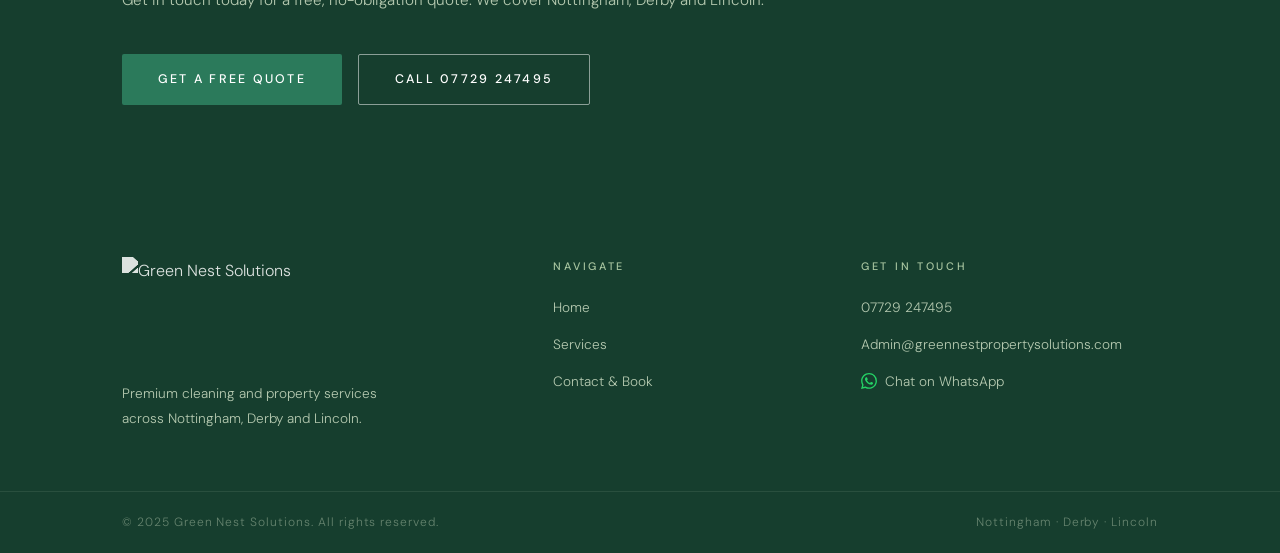
==== commit 509332cc: "Add files via upload" ====
--- a/index.html
+++ b/index.html
@@ -16,7 +16,7 @@
   <header class="site-header" id="site-header">
     <div class="nav-inner">
       <a href="index.html" class="nav-logo">
-        <img src="logo.png" alt="Green Nest Solutions" />
+        <img src="images/logo.png" alt="Green Nest Solutions" />
       </a>
       <button class="nav-toggle" id="nav-toggle" aria-label="Open menu">
         <span></span><span></span><span></span>
@@ -32,7 +32,17 @@
 
   <!-- HERO -->
   <section class="hero">
-    <div class="hero-bg"></div>
+    <div class="hero-bg">
+      <div class="ripple"></div>
+      <div class="ripple"></div>
+      <div class="ripple"></div>
+      <div class="ripple"></div>
+      <div class="ripple"></div>
+      <div class="wave"></div>
+      <div class="wave"></div>
+      <div class="wave"></div>
+      <div class="wave"></div>
+    </div>
     <div class="hero-content">
       <span class="hero-label">Nottingham · Derby · Lincoln</span>
       <h1>Your home,<br><em>beautifully</em><br>cared for.</h1>
@@ -227,7 +237,7 @@
   <footer class="site-footer">
     <div class="container footer-grid">
       <div class="footer-brand">
-        <img src="logo.png" alt="Green Nest Solutions" class="footer-logo" />
+        <img src="images/logo.png" alt="Green Nest Solutions" class="footer-logo" />
         <p>Premium cleaning and property services across Nottingham, Derby and Lincoln.</p>
       </div>
       <div class="footer-links">
--- a/css/style.css
+++ b/css/style.css
@@ -21,7 +21,7 @@
   --light:         #9B9B9B;
   --font-display:  'Cormorant Garamond', Georgia, serif;
   --font-body:     'DM Sans', sans-serif;
-  --nav-h:         72px;
+  --nav-h:         96px;
 }
 
 html { font-size: 16px; scroll-behavior: smooth; }
@@ -161,7 +161,7 @@
   align-items: center;
   justify-content: space-between;
 }
-.nav-logo img { height: 44px; width: auto; }
+.nav-logo img { height: 88px; width: auto; }
 
 .nav-links {
   display: flex;
@@ -211,14 +211,70 @@
   position: relative;
   overflow: hidden;
   padding-top: var(--nav-h);
+  background: linear-gradient(150deg, #0d2a1e 0%, #163E2E 28%, #1E5A42 55%, #2B7A5B 80%, #4A7C5F 100%);
 }
 .hero-bg {
   position: absolute;
   inset: 0;
-  background:
-    radial-gradient(ellipse 60% 70% at 80% 50%, rgba(43,122,91,0.08) 0%, transparent 60%),
-    radial-gradient(ellipse 40% 50% at 10% 90%, rgba(181,201,176,0.15) 0%, transparent 50%);
-}
+  overflow: hidden;
+  pointer-events: none;
+}
+
+/* Radial glow orbs */
+.hero-bg::before {
+  content: '';
+  position: absolute;
+  width: 600px; height: 600px;
+  border-radius: 50%;
+  background: radial-gradient(circle, rgba(122,166,122,0.14) 0%, transparent 70%);
+  top: -100px; right: -80px;
+}
+.hero-bg::after {
+  content: '';
+  position: absolute;
+  width: 400px; height: 400px;
+  border-radius: 50%;
+  background: radial-gradient(circle, rgba(168,197,160,0.10) 0%, transparent 70%);
+  bottom: -60px; left: 15%;
+}
+
+/* Ripple rings */
+.hero-bg .ripple {
+  position: absolute;
+  border-radius: 50%;
+  border: 1px solid rgba(122,166,122,0.16);
+  animation: rippleOut 7s ease-out infinite;
+}
+.hero-bg .ripple:nth-child(1) { width: 220px; height: 220px; bottom: -40px; right: 18%; animation-delay: 0s; }
+.hero-bg .ripple:nth-child(2) { width: 400px; height: 400px; bottom: -120px; right: 13%; animation-delay: 1.8s; }
+.hero-bg .ripple:nth-child(3) { width: 580px; height: 580px; bottom: -200px; right: 8%; animation-delay: 3.6s; }
+.hero-bg .ripple:nth-child(4) { width: 180px; height: 180px; top: 20%; left: -30px; animation-delay: 1s; }
+.hero-bg .ripple:nth-child(5) { width: 320px; height: 320px; top: 12%; left: -70px; animation-delay: 2.8s; }
+
+@keyframes rippleOut {
+  0%   { transform: scale(0.5); opacity: 0; }
+  25%  { opacity: 1; }
+  100% { transform: scale(1.5); opacity: 0; }
+}
+
+/* Wave lines */
+.hero-bg .wave {
+  position: absolute;
+  left: -5%; width: 110%;
+  border-bottom: 1px solid rgba(122,166,122,0.09);
+  border-radius: 50%;
+  animation: waveDrift 9s ease-in-out infinite;
+}
+.hero-bg .wave:nth-child(6)  { height: 70px;  top: 22%; animation-delay: 0s; }
+.hero-bg .wave:nth-child(7)  { height: 90px;  top: 38%; animation-delay: 1.2s; border-color: rgba(168,197,160,0.07); }
+.hero-bg .wave:nth-child(8)  { height: 80px;  top: 56%; animation-delay: 2.4s; }
+.hero-bg .wave:nth-child(9)  { height: 100px; top: 72%; animation-delay: 0.6s; border-color: rgba(122,166,122,0.06); }
+
+@keyframes waveDrift {
+  0%, 100% { transform: translateY(0px); }
+  50%       { transform: translateY(-10px); }
+}
+
 .hero-content {
   position: relative;
   z-index: 1;
@@ -232,7 +288,7 @@
   font-size: 0.68rem;
   letter-spacing: 0.3em;
   text-transform: uppercase;
-  color: var(--primary);
+  color: var(--sage);
   margin-bottom: 24px;
   font-weight: 500;
   opacity: 0;
@@ -243,16 +299,16 @@
   font-size: clamp(3.5rem, 9vw, 7.5rem);
   font-weight: 300;
   line-height: 1.0;
-  color: var(--primary-deep);
+  color: var(--white);
   margin-bottom: 28px;
   opacity: 0;
   animation: fadeUp 0.9s ease forwards 0.4s;
 }
-.hero h1 em { font-style: italic; color: var(--primary); }
+.hero h1 em { font-style: italic; color: var(--accent-soft); }
 .hero-sub {
   max-width: 520px;
   font-size: 1.05rem;
-  color: var(--mid);
+  color: var(--sage);
   margin-bottom: 40px;
   opacity: 0;
   animation: fadeUp 0.9s ease forwards 0.6s;
@@ -264,7 +320,15 @@
   opacity: 0;
   animation: fadeUp 0.9s ease forwards 0.8s;
 }
-.hero-scroll-hint {
+.hero-actions .btn-outline {
+  color: var(--white);
+  border-color: rgba(255,255,255,0.4);
+}
+.hero-actions .btn-outline:hover {
+  background: rgba(255,255,255,0.12);
+  border-color: rgba(255,255,255,0.7);
+  color: var(--white);
+}
   position: absolute;
   bottom: 40px;
   left: 50%;
@@ -582,7 +646,7 @@
   gap: 60px;
   padding-bottom: 60px;
 }
-.footer-logo { height: 52px; width: auto; margin-bottom: 20px; filter: brightness(0) invert(1); opacity: 0.85; }
+.footer-logo { height: 104px; width: auto; margin-bottom: 20px; filter: brightness(0) invert(1); opacity: 0.85; }
 .footer-brand p { color: var(--sage); font-size: 0.85rem; max-width: 280px; }
 
 .footer-links, .footer-contact { display: flex; flex-direction: column; gap: 14px; }
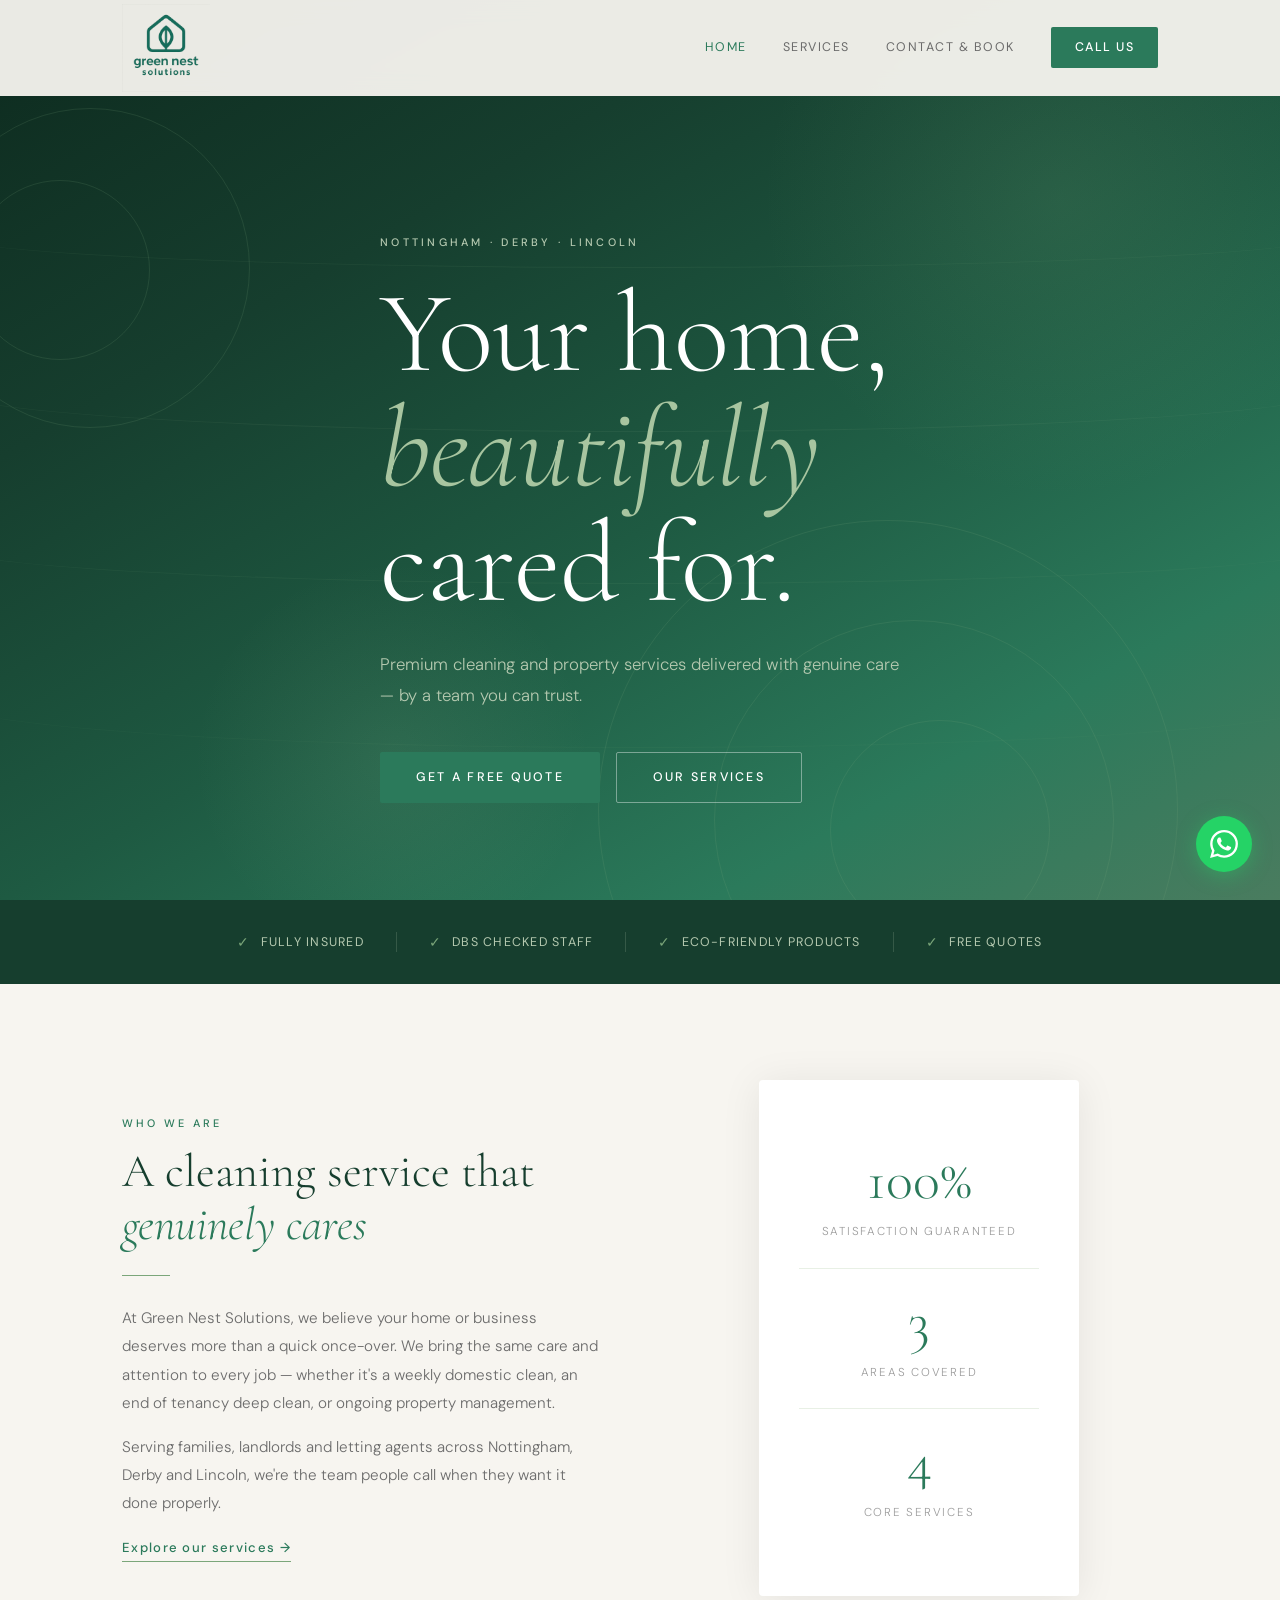
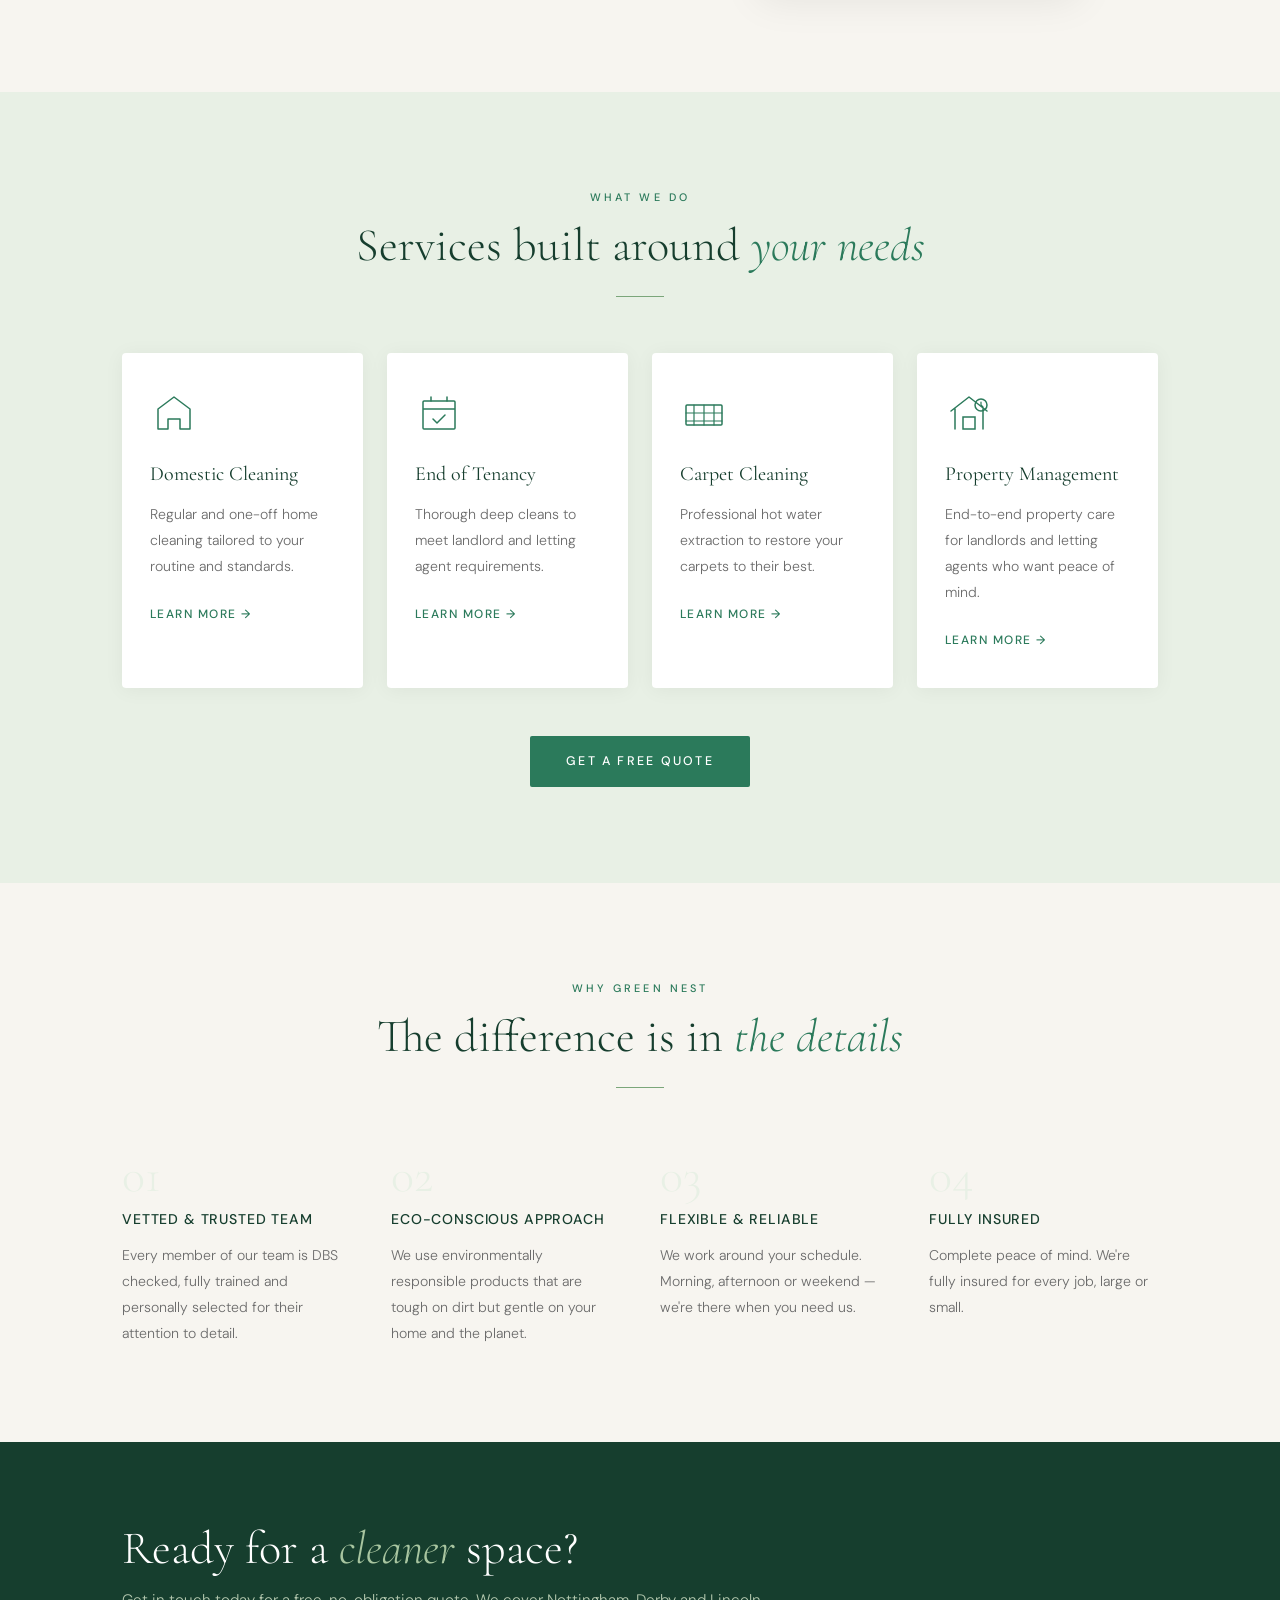
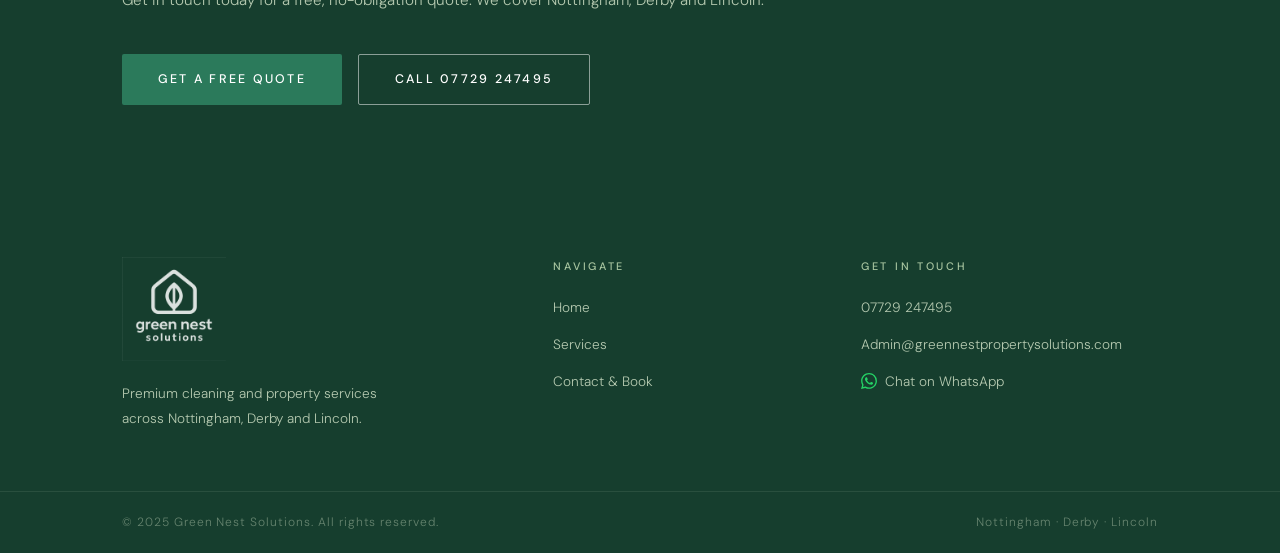
==== commit 2986cf70: "Update index.html" ====
--- a/index.html
+++ b/index.html
@@ -16,7 +16,7 @@
   <header class="site-header" id="site-header">
     <div class="nav-inner">
       <a href="index.html" class="nav-logo">
-        <img src="images/logo.png" alt="Green Nest Solutions" />
+        <img src="logo.png" alt="Green Nest Solutions" />
       </a>
       <button class="nav-toggle" id="nav-toggle" aria-label="Open menu">
         <span></span><span></span><span></span>
@@ -237,7 +237,7 @@
   <footer class="site-footer">
     <div class="container footer-grid">
       <div class="footer-brand">
-        <img src="images/logo.png" alt="Green Nest Solutions" class="footer-logo" />
+        <img src="logo.png" alt="Green Nest Solutions" class="footer-logo" />
         <p>Premium cleaning and property services across Nottingham, Derby and Lincoln.</p>
       </div>
       <div class="footer-links">
